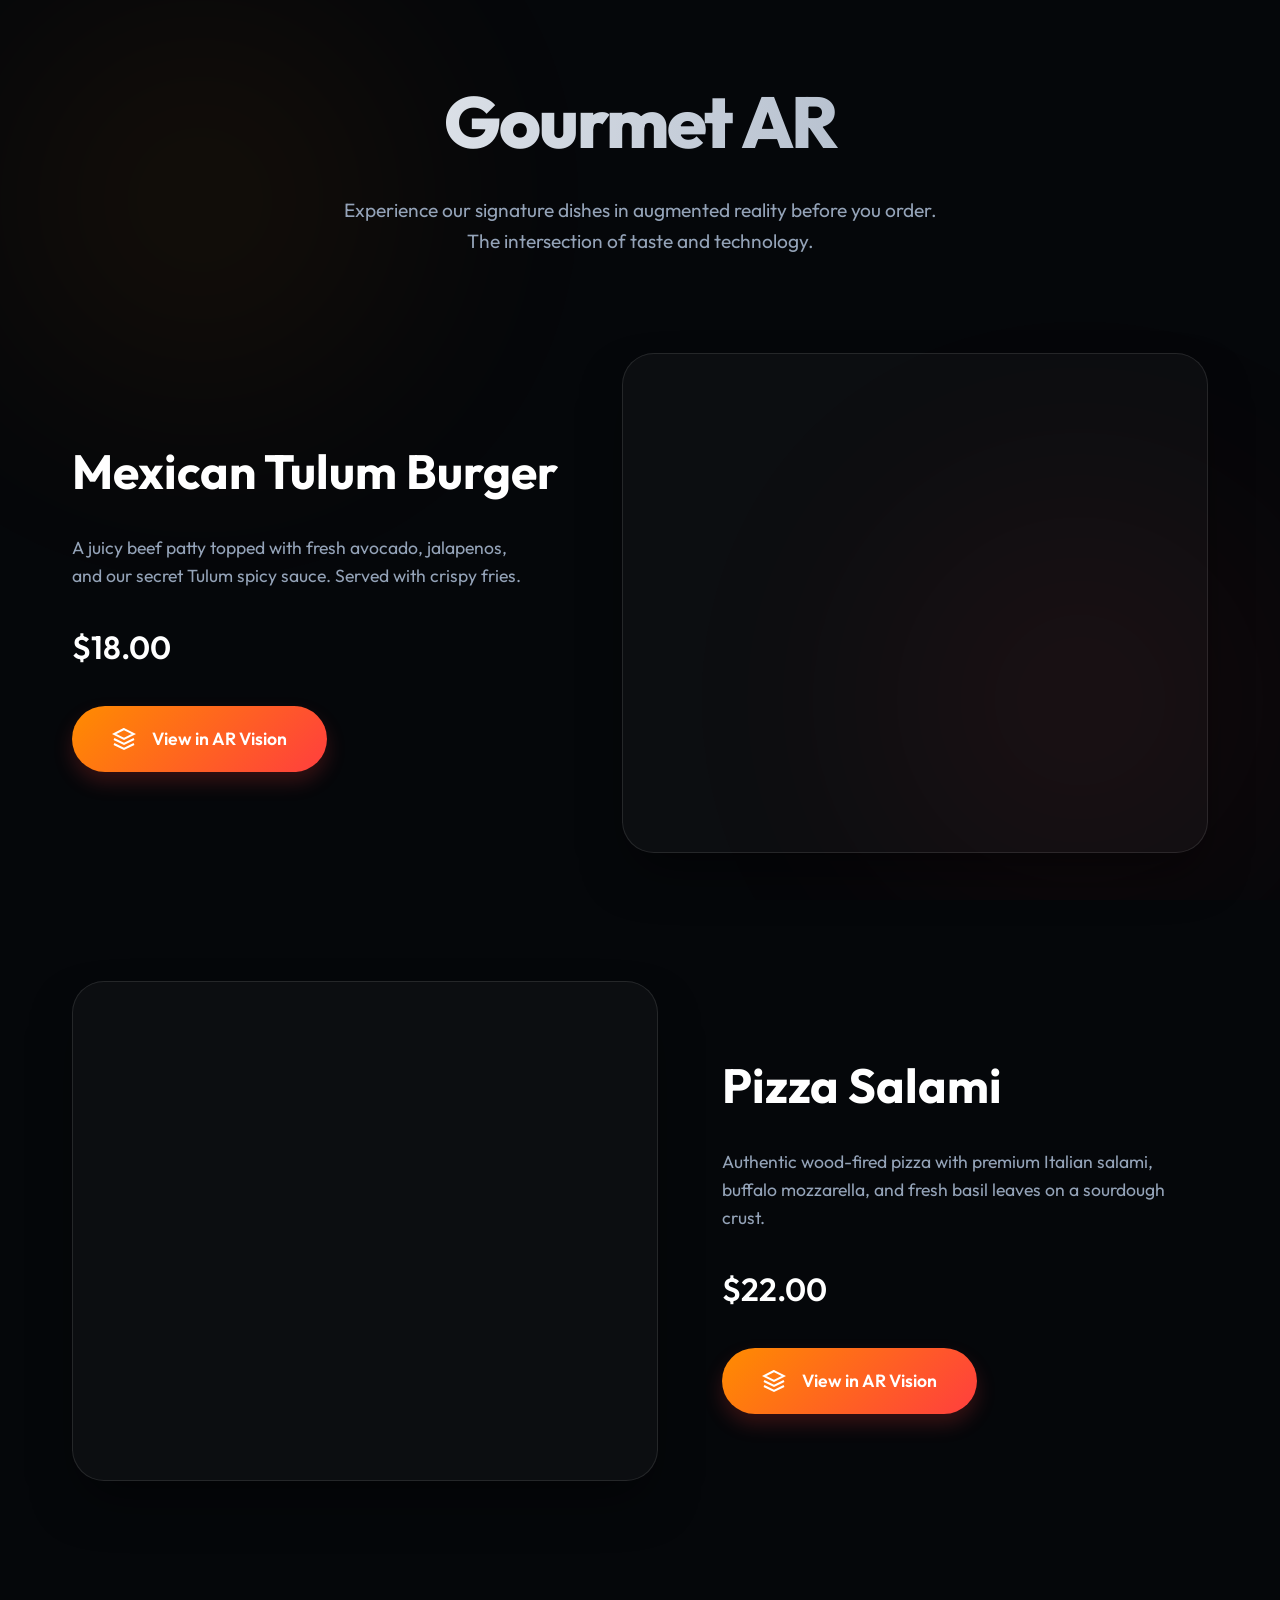
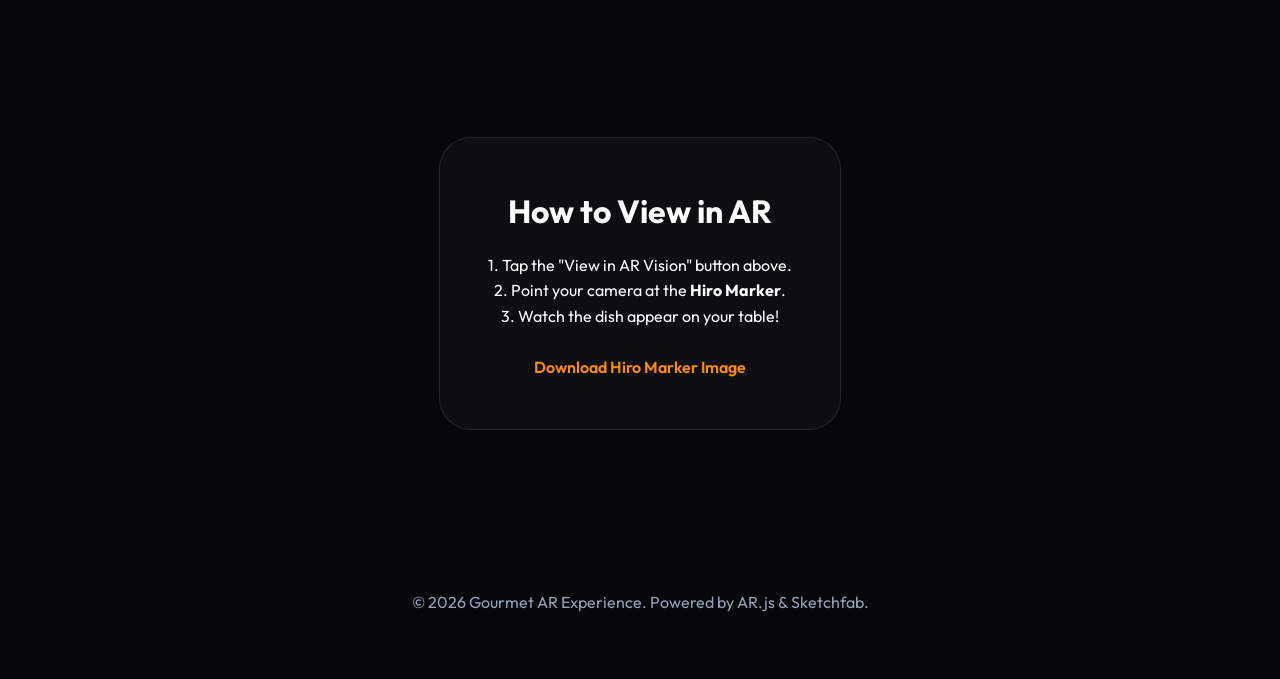
==== index.html @ 1487a4b1 "Initial commit: AR Restaurant Menu" ====
<!DOCTYPE html>
<html lang="en">
<head>
    <meta charset="UTF-8">
    <meta name="viewport" content="width=device-width, initial-scale=1.0">
    <title>Gourmet AR | Future of Dining</title>
    <link rel="stylesheet" href="style.css">
</head>
<body>
    <div class="bg-blobs">
        <div class="blob blob-1"></div>
        <div class="blob blob-2"></div>
    </div>

    <header>
        <h1>Gourmet AR</h1>
        <p>Experience our signature dishes in augmented reality before you order. The intersection of taste and technology.</p>
    </header>

    <main class="menu-container">
        <!-- Burger Section -->
        <section class="menu-item">
            <div class="item-content">
                <h2>Mexican Tulum Burger</h2>
                <p>A juicy beef patty topped with fresh avocado, jalapenos, and our secret Tulum spicy sauce. Served with crispy fries.</p>
                <span class="price">$18.00</span>
                <a href="ar.html?model=burger" class="btn-ar">
                    <svg viewBox="0 0 24 24" fill="none" stroke="currentColor" stroke-width="2">
                        <path d="M12 2L2 7l10 5 10-5-10-5zM2 17l10 5 10-5M2 12l10 5 10-5"/>
                    </svg>
                    View in AR Vision
                </a>
            </div>
            <div class="item-visual">
                <iframe title="Mexican Tulum Burger" src="https://sketchfab.com/models/a66e5e28f12742b7a407a17d70c4037c/embed?autostart=1&ui_controls=0&ui_infos=0&ui_watermark=0"></iframe>
            </div>
        </section>

        <!-- Pizza Section -->
        <section class="menu-item">
            <div class="item-content">
                <h2>Pizza Salami</h2>
                <p>Authentic wood-fired pizza with premium Italian salami, buffalo mozzarella, and fresh basil leaves on a sourdough crust.</p>
                <span class="price">$22.00</span>
                <a href="ar.html?model=pizza" class="btn-ar">
                    <svg viewBox="0 0 24 24" fill="none" stroke="currentColor" stroke-width="2">
                        <path d="M12 2L2 7l10 5 10-5-10-5zM2 17l10 5 10-5M2 12l10 5 10-5"/>
                    </svg>
                    View in AR Vision
                </a>
            </div>
            <div class="item-visual">
                <iframe title="Pizza Salami" src="https://sketchfab.com/models/639c6c062df64fa48822f82544926ebe/embed?autostart=1&ui_controls=0&ui_infos=0&ui_watermark=0"></iframe>
            </div>
        </section>

        <!-- Markers Section -->
        <section class="markers-info">
            <h3>How to View in AR</h3>
            <p>1. Tap the "View in AR Vision" button above.</p>
            <p>2. Point your camera at the <strong>Hiro Marker</strong>.</p>
            <p>3. Watch the dish appear on your table!</p>
            <br>
            <p><a href="https://jeromeetienne.github.io/AR.js/data/images/HIRO.jpg" target="_blank">Download Hiro Marker Image</a></p>
        </section>
    </main>

    <footer style="padding: 4rem; text-align: center; color: var(--text-secondary);">
        <p>&copy; 2026 Gourmet AR Experience. Powered by AR.js & Sketchfab.</p>
    </footer>

    <script>
        // Simple intersection observer for animations
        const items = document.querySelectorAll('.menu-item');
        const observer = new IntersectionObserver((entries) => {
            entries.forEach(entry => {
                if (entry.isIntersecting) {
                    entry.target.style.opacity = 1;
                    entry.target.style.transform = 'translateY(0)';
                }
            });
        }, { threshold: 0.1 });

        items.forEach(item => observer.observe(item));
    </script>
</body>
</html>
---- style.css ----
@import url('https://fonts.googleapis.com/css2?family=Outfit:wght@300;400;600;800&display=swap');

:root {
    --bg-color: #05070a;
    --card-bg: rgba(255, 255, 255, 0.03);
    --border-color: rgba(255, 255, 255, 0.1);
    --accent-orange: #ff8c00;
    --accent-red: #ff3e3e;
    --text-primary: #ffffff;
    --text-secondary: #94a3b8;
    --transition: all 0.4s cubic-bezier(0.165, 0.84, 0.44, 1);
}

* {
    margin: 0;
    padding: 0;
    box-sizing: border-box;
}

body {
    font-family: 'Outfit', sans-serif;
    background-color: var(--bg-color);
    color: var(--text-primary);
    overflow-x: hidden;
    line-height: 1.6;
}

/* Background Decoration */
.bg-blobs {
    position: fixed;
    top: 0;
    left: 0;
    width: 100%;
    height: 100%;
    z-index: -1;
    overflow: hidden;
}

.blob {
    position: absolute;
    width: 600px;
    height: 600px;
    background: radial-gradient(circle, var(--accent-orange), transparent 70%);
    filter: blur(120px);
    opacity: 0.1;
    border-radius: 50%;
}

.blob-1 { top: -100px; left: -100px; }
.blob-2 { bottom: -100px; right: -100px; background: radial-gradient(circle, var(--accent-red), transparent 70%); }

/* Header */
header {
    padding: 4rem 2rem;
    text-align: center;
    position: relative;
}

header h1 {
    font-size: 4.5rem;
    font-weight: 800;
    background: linear-gradient(to right, #fff, #94a3b8);
    -webkit-background-clip: text;
    -webkit-text-fill-color: transparent;
    letter-spacing: -2px;
    margin-bottom: 1rem;
}

header p {
    color: var(--text-secondary);
    font-size: 1.2rem;
    max-width: 600px;
    margin: 0 auto;
}

/* Menu Container */
.menu-container {
    max-width: 1200px;
    margin: 0 auto;
    padding: 2rem;
    display: flex;
    flex-direction: column;
    gap: 8rem;
}

/* Menu Item Card */
.menu-item {
    display: flex;
    align-items: center;
    justify-content: space-between;
    gap: 4rem;
    opacity: 0;
    transform: translateY(30px);
    animation: fadeInUp 1s forwards;
}

.menu-item:nth-child(even) {
    flex-direction: row-reverse;
}

.item-content {
    flex: 1;
}

.item-content h2 {
    font-size: 3rem;
    margin-bottom: 1.5rem;
    color: var(--text-primary);
}

.item-content p {
    color: var(--text-secondary);
    font-size: 1.1rem;
    margin-bottom: 2rem;
    max-width: 450px;
}

.price {
    font-size: 2rem;
    font-weight: 600;
    margin-bottom: 2rem;
    display: block;
}

.item-visual {
    flex: 1.2;
    height: 500px;
    background: var(--card-bg);
    border: 1px solid var(--border-color);
    border-radius: 2rem;
    overflow: hidden;
    backdrop-filter: blur(20px);
    box-shadow: 0 25px 50px -12px rgba(0, 0, 0, 0.5);
    transition: var(--transition);
}

.item-visual:hover {
    transform: scale(1.02);
    border-color: rgba(255, 255, 255, 0.2);
}

.item-visual iframe {
    width: 100%;
    height: 100%;
    border: none;
}

/* Buttons */
.btn-ar {
    display: inline-flex;
    align-items: center;
    gap: 1rem;
    padding: 1.2rem 2.5rem;
    background: linear-gradient(135deg, var(--accent-orange), var(--accent-red));
    color: white;
    text-decoration: none;
    border-radius: 100px;
    font-weight: 600;
    font-size: 1.1rem;
    transition: var(--transition);
    box-shadow: 0 10px 20px rgba(255, 62, 62, 0.2);
}

.btn-ar:hover {
    transform: translateY(-5px);
    box-shadow: 0 20px 30px rgba(255, 62, 62, 0.3);
}

.btn-ar svg {
    width: 24px;
    height: 24px;
}

/* AR Markers Info */
.markers-info {
    max-width: 1200px;
    margin: 8rem auto 4rem;
    padding: 3rem;
    background: var(--card-bg);
    border: 1px solid var(--border-color);
    border-radius: 2rem;
    text-align: center;
}

.markers-info h3 {
    font-size: 2rem;
    margin-bottom: 1rem;
}

.markers-info a {
    color: var(--accent-orange);
    text-decoration: none;
    font-weight: 600;
}

/* Animations */
@keyframes fadeInUp {
    to {
        opacity: 1;
        transform: translateY(0);
    }
}

/* Mobile Responsive */
@media (max-width: 968px) {
    .menu-item, .menu-item:nth-child(even) {
        flex-direction: column;
        gap: 2rem;
        text-align: center;
    }

    .item-content p {
        margin: 0 auto 2rem;
    }

    .item-visual {
        width: 100%;
        height: 400px;
    }

    header h1 {
        font-size: 3rem;
    }
}
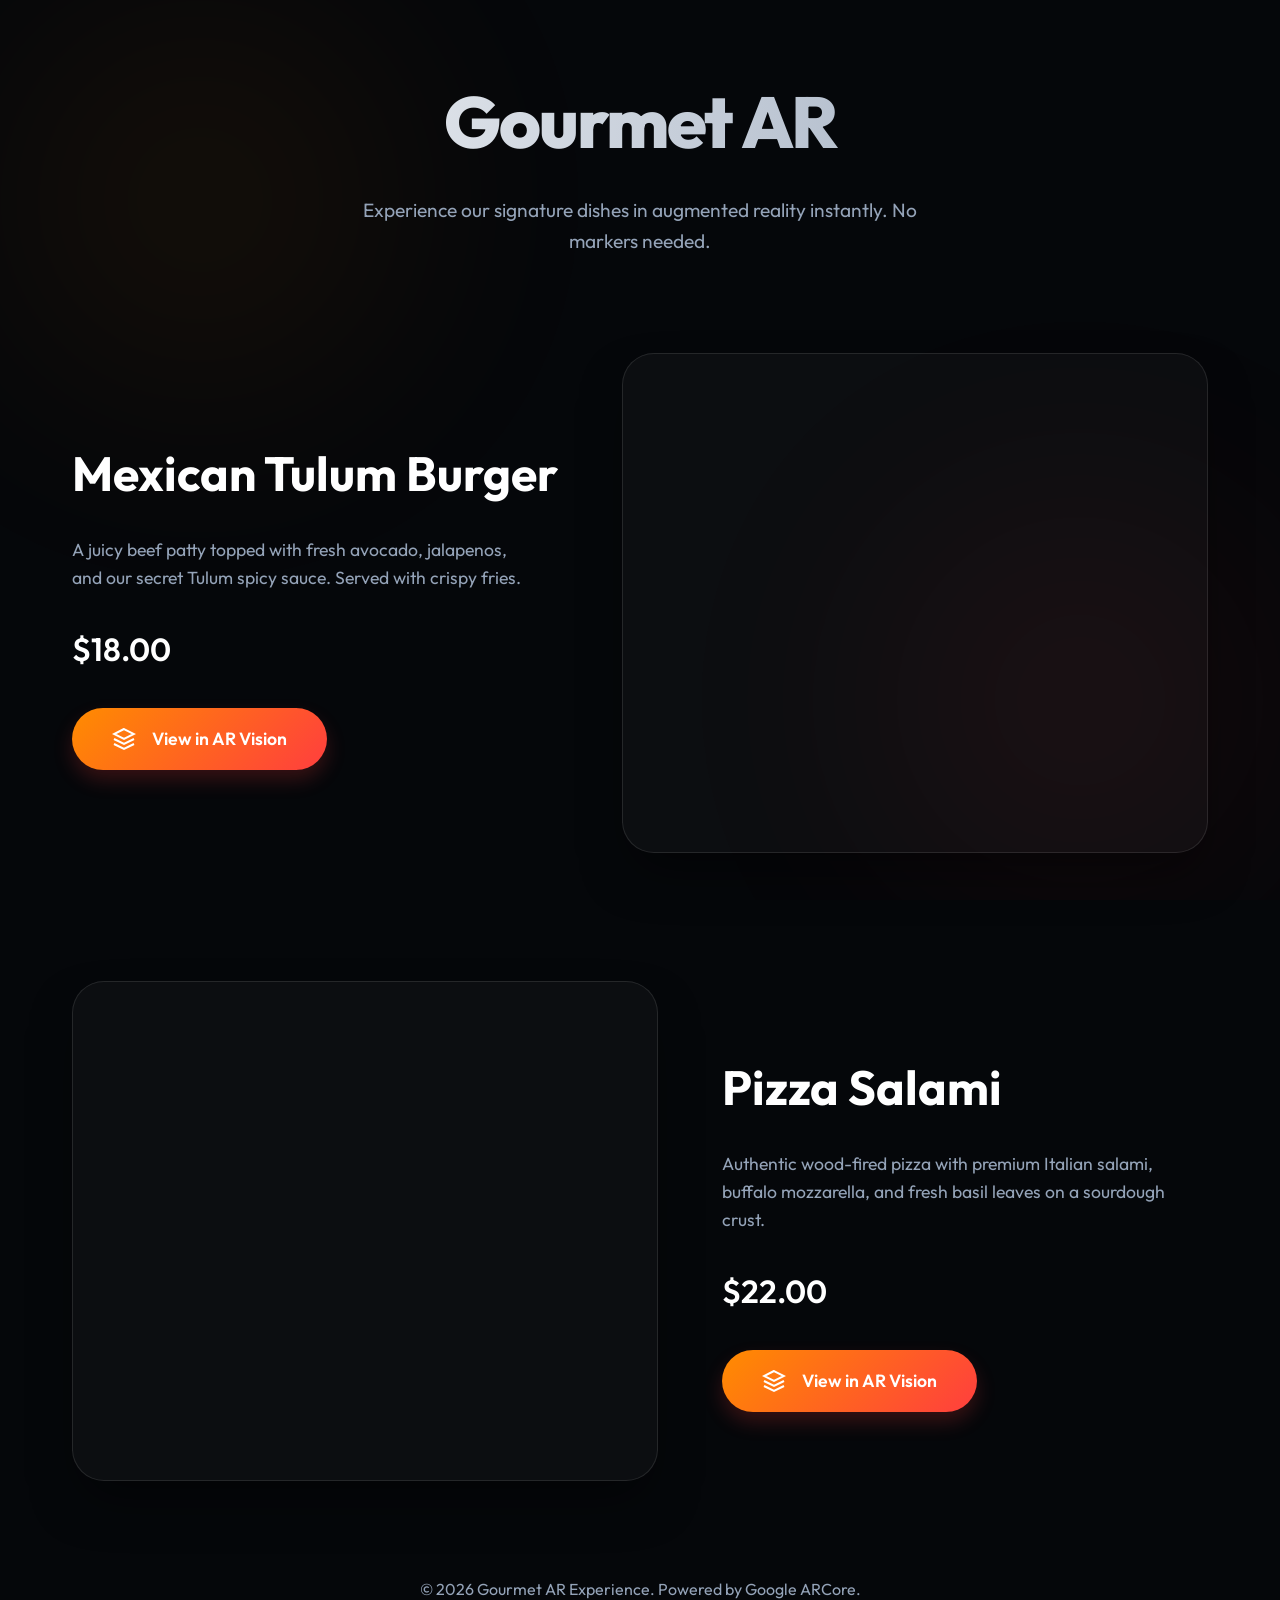
==== commit 6887df98: "Final: Direct AR Camera Launch & UI Polish" ====
--- a/index.html
+++ b/index.html
@@ -14,7 +14,7 @@
 
     <header>
         <h1>Gourmet AR</h1>
-        <p>Experience our signature dishes in augmented reality before you order. The intersection of taste and technology.</p>
+        <p>Experience our signature dishes in augmented reality instantly. No markers needed.</p>
     </header>
 
     <main class="menu-container">
@@ -24,12 +24,12 @@
                 <h2>Mexican Tulum Burger</h2>
                 <p>A juicy beef patty topped with fresh avocado, jalapenos, and our secret Tulum spicy sauce. Served with crispy fries.</p>
                 <span class="price">$18.00</span>
-                <a href="ar.html?model=burger" class="btn-ar">
+                <button onclick="launchAR('burger')" class="btn-ar">
                     <svg viewBox="0 0 24 24" fill="none" stroke="currentColor" stroke-width="2">
                         <path d="M12 2L2 7l10 5 10-5-10-5zM2 17l10 5 10-5M2 12l10 5 10-5"/>
                     </svg>
                     View in AR Vision
-                </a>
+                </button>
             </div>
             <div class="item-visual">
                 <iframe title="Mexican Tulum Burger" src="https://sketchfab.com/models/a66e5e28f12742b7a407a17d70c4037c/embed?autostart=1&ui_controls=0&ui_infos=0&ui_watermark=0"></iframe>
@@ -42,34 +42,46 @@
                 <h2>Pizza Salami</h2>
                 <p>Authentic wood-fired pizza with premium Italian salami, buffalo mozzarella, and fresh basil leaves on a sourdough crust.</p>
                 <span class="price">$22.00</span>
-                <a href="ar.html?model=pizza" class="btn-ar">
+                <button onclick="launchAR('pizza')" class="btn-ar">
                     <svg viewBox="0 0 24 24" fill="none" stroke="currentColor" stroke-width="2">
                         <path d="M12 2L2 7l10 5 10-5-10-5zM2 17l10 5 10-5M2 12l10 5 10-5"/>
                     </svg>
                     View in AR Vision
-                </a>
+                </button>
             </div>
             <div class="item-visual">
                 <iframe title="Pizza Salami" src="https://sketchfab.com/models/639c6c062df64fa48822f82544926ebe/embed?autostart=1&ui_controls=0&ui_infos=0&ui_watermark=0"></iframe>
             </div>
         </section>
-
-        <!-- Markers Section -->
-        <section class="markers-info">
-            <h3>How to View in AR</h3>
-            <p>1. Tap the "View in AR Vision" button above.</p>
-            <p>2. Point your camera at the <strong>Hiro Marker</strong>.</p>
-            <p>3. Watch the dish appear on your table!</p>
-            <br>
-            <p><a href="https://jeromeetienne.github.io/AR.js/data/images/HIRO.jpg" target="_blank">Download Hiro Marker Image</a></p>
-        </section>
     </main>
 
     <footer style="padding: 4rem; text-align: center; color: var(--text-secondary);">
-        <p>&copy; 2026 Gourmet AR Experience. Powered by AR.js & Sketchfab.</p>
+        <p>&copy; 2026 Gourmet AR Experience. Powered by Google ARCore.</p>
     </footer>
 
     <script>
+        // High-performance AR Launch Logic for Android/Redmi
+        function launchAR(model) {
+            const baseUrl = "https://tarit23.github.io/ar-menu";
+            const modelFile = model === 'pizza' ? 'pizza.glb' : 'burger.glb';
+            const fallbackUrl = `${baseUrl}/ar.html?model=${model}`;
+            
+            // Generate the Professional Google Scene Viewer Intent
+            // mode=ar_only forces it to skip the 3D preview and open the camera immediately.
+            const intentUrl = `intent://arvr.google.com/scene-viewer/1.0?file=${baseUrl}/${modelFile}&mode=ar_only&resizable=false#Intent;scheme=https;package=com.google.android.googlequicksearchbox;action=android.intent.action.VIEW;S.browser_fallback_url=${encodeURIComponent(fallbackUrl)};end`;
+
+            // Detect if the user is on Android
+            const isAndroid = /Android/i.test(navigator.userAgent);
+
+            if (isAndroid) {
+                // Launch the native AR camera immediately
+                window.location.href = intentUrl;
+            } else {
+                // Fallback to the web preview for iOS/Other devices
+                window.location.href = fallbackUrl;
+            }
+        }
+
         // Simple intersection observer for animations
         const items = document.querySelectorAll('.menu-item');
         const observer = new IntersectionObserver((entries) => {
--- a/style.css
+++ b/style.css
@@ -159,6 +159,9 @@
     font-size: 1.1rem;
     transition: var(--transition);
     box-shadow: 0 10px 20px rgba(255, 62, 62, 0.2);
+    border: none;
+    cursor: pointer;
+    font-family: inherit;
 }
 
 .btn-ar:hover {
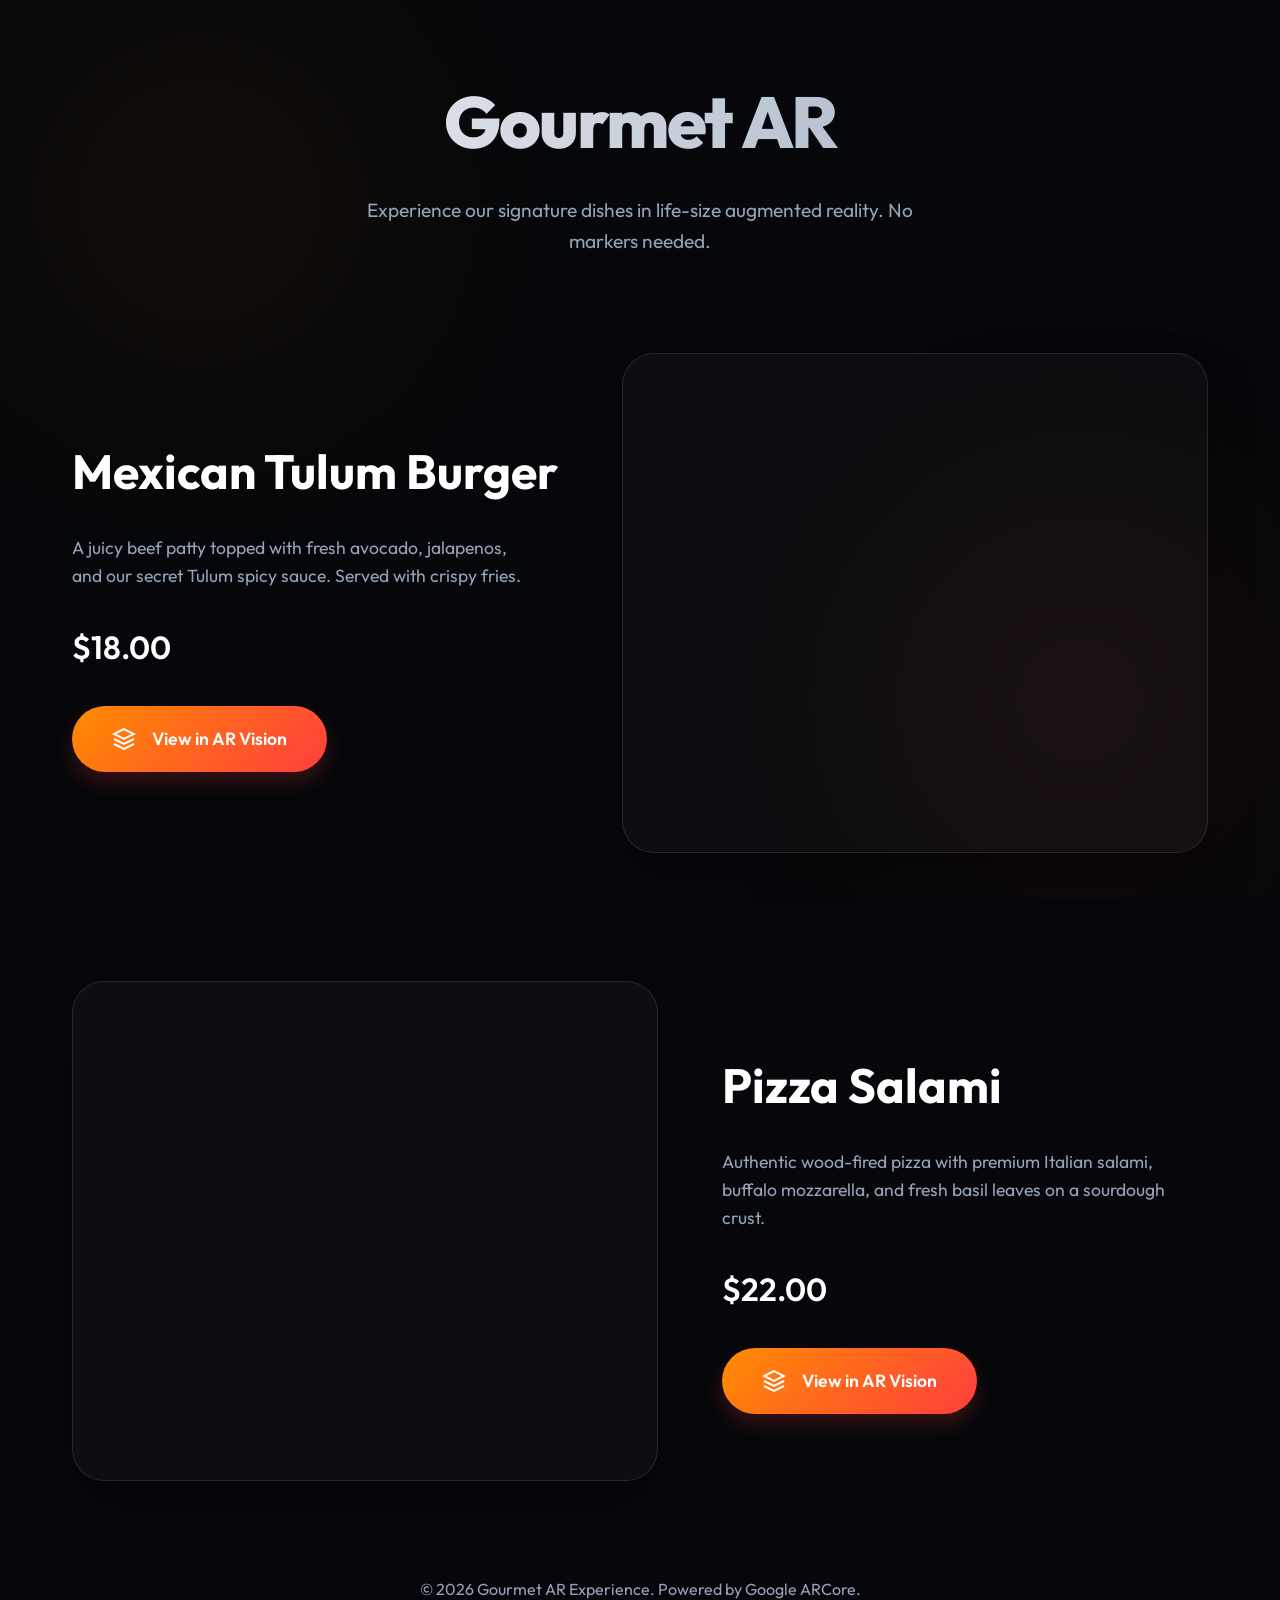
==== commit 01c38715: "Final: Professional Force-AR Launch Pad Implementation" ====
--- a/index.html
+++ b/index.html
@@ -14,7 +14,7 @@
 
     <header>
         <h1>Gourmet AR</h1>
-        <p>Experience our signature dishes in augmented reality instantly. No markers needed.</p>
+        <p>Experience our signature dishes in life-size augmented reality. No markers needed.</p>
     </header>
 
     <main class="menu-container">
@@ -24,12 +24,12 @@
                 <h2>Mexican Tulum Burger</h2>
                 <p>A juicy beef patty topped with fresh avocado, jalapenos, and our secret Tulum spicy sauce. Served with crispy fries.</p>
                 <span class="price">$18.00</span>
-                <button onclick="launchAR('burger')" class="btn-ar">
+                <a href="ar.html?model=burger" class="btn-ar">
                     <svg viewBox="0 0 24 24" fill="none" stroke="currentColor" stroke-width="2">
                         <path d="M12 2L2 7l10 5 10-5-10-5zM2 17l10 5 10-5M2 12l10 5 10-5"/>
                     </svg>
                     View in AR Vision
-                </button>
+                </a>
             </div>
             <div class="item-visual">
                 <iframe title="Mexican Tulum Burger" src="https://sketchfab.com/models/a66e5e28f12742b7a407a17d70c4037c/embed?autostart=1&ui_controls=0&ui_infos=0&ui_watermark=0"></iframe>
@@ -42,12 +42,12 @@
                 <h2>Pizza Salami</h2>
                 <p>Authentic wood-fired pizza with premium Italian salami, buffalo mozzarella, and fresh basil leaves on a sourdough crust.</p>
                 <span class="price">$22.00</span>
-                <button onclick="launchAR('pizza')" class="btn-ar">
+                <a href="ar.html?model=pizza" class="btn-ar">
                     <svg viewBox="0 0 24 24" fill="none" stroke="currentColor" stroke-width="2">
                         <path d="M12 2L2 7l10 5 10-5-10-5zM2 17l10 5 10-5M2 12l10 5 10-5"/>
                     </svg>
                     View in AR Vision
-                </button>
+                </a>
             </div>
             <div class="item-visual">
                 <iframe title="Pizza Salami" src="https://sketchfab.com/models/639c6c062df64fa48822f82544926ebe/embed?autostart=1&ui_controls=0&ui_infos=0&ui_watermark=0"></iframe>
@@ -60,28 +60,6 @@
     </footer>
 
     <script>
-        // High-performance AR Launch Logic for Android/Redmi
-        function launchAR(model) {
-            const baseUrl = "https://tarit23.github.io/ar-menu";
-            const modelFile = model === 'pizza' ? 'pizza.glb' : 'burger.glb';
-            const fallbackUrl = `${baseUrl}/ar.html?model=${model}`;
-            
-            // Generate the Professional Google Scene Viewer Intent
-            // mode=ar_only forces it to skip the 3D preview and open the camera immediately.
-            const intentUrl = `intent://arvr.google.com/scene-viewer/1.0?file=${baseUrl}/${modelFile}&mode=ar_only&resizable=false#Intent;scheme=https;package=com.google.android.googlequicksearchbox;action=android.intent.action.VIEW;S.browser_fallback_url=${encodeURIComponent(fallbackUrl)};end`;
-
-            // Detect if the user is on Android
-            const isAndroid = /Android/i.test(navigator.userAgent);
-
-            if (isAndroid) {
-                // Launch the native AR camera immediately
-                window.location.href = intentUrl;
-            } else {
-                // Fallback to the web preview for iOS/Other devices
-                window.location.href = fallbackUrl;
-            }
-        }
-
         // Simple intersection observer for animations
         const items = document.querySelectorAll('.menu-item');
         const observer = new IntersectionObserver((entries) => {
